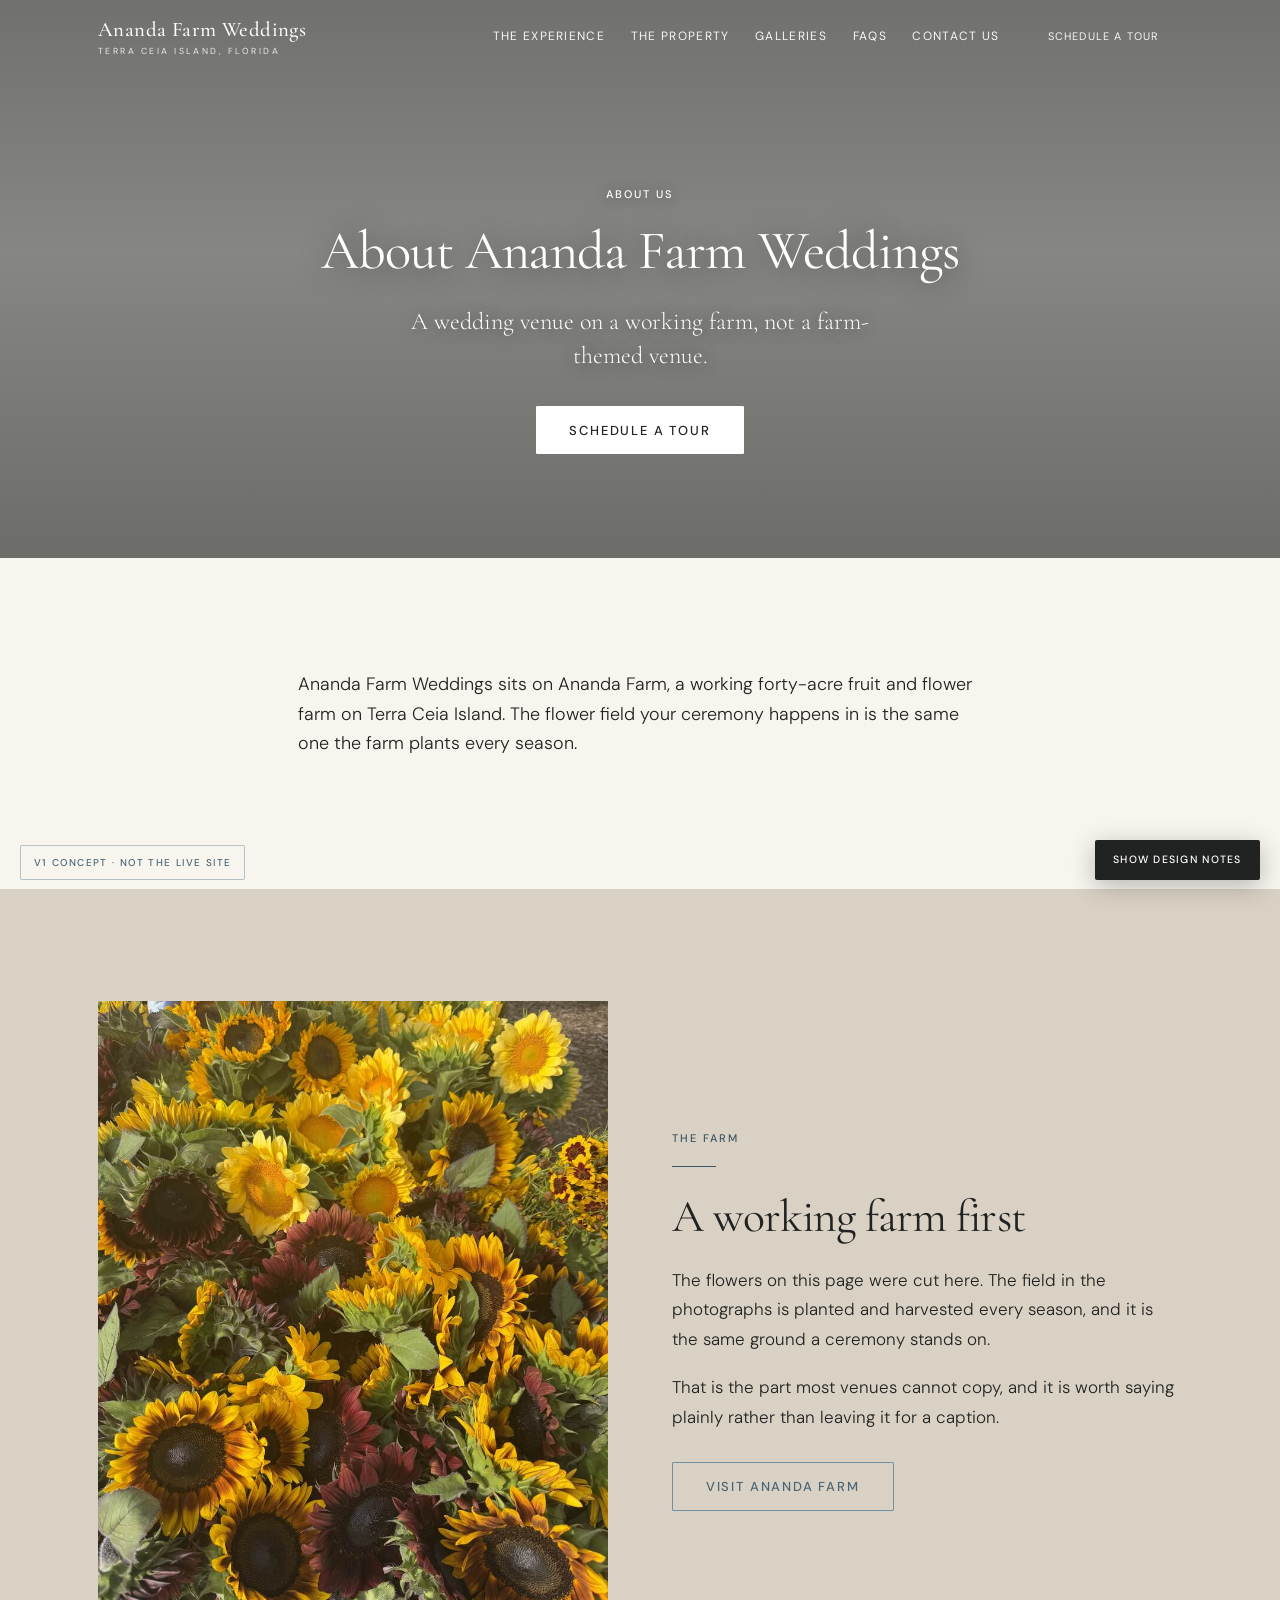
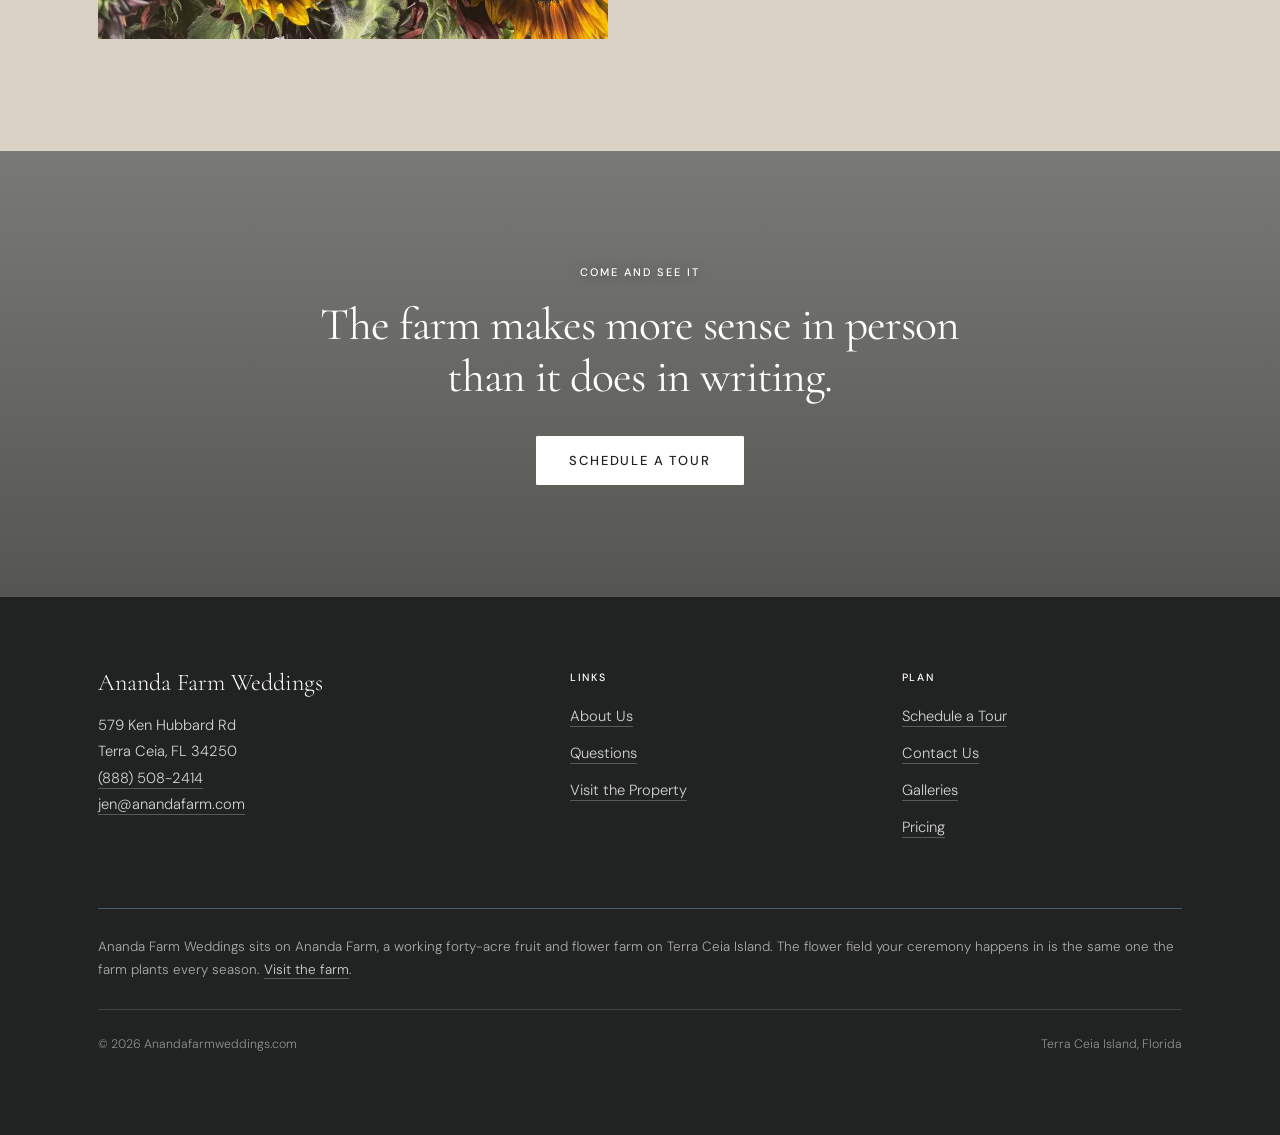
==== about.html @ 3f6ad3a6 "Add files via upload" ====
<!DOCTYPE html>
<html lang="en">
<head>
<meta charset="utf-8">
<meta name="viewport" content="width=device-width, initial-scale=1">
<title>About Ananda Farm Weddings | Ananda Farm Weddings</title>
<meta name="description" content="Ananda Farm Weddings sits on a working forty-acre fruit and flower farm on Terra Ceia Island, Florida.">

<!-- KEEP THIS TAG WHILE THIS SITS ON A PUBLIC REVIEW URL.
     Without it Google can index the concept, which would compete with the
     real site under the Ananda brand. Delete only at launch. -->
<meta name="robots" content="noindex, nofollow">

<link rel="preconnect" href="https://fonts.googleapis.com">
<link rel="preconnect" href="https://fonts.gstatic.com" crossorigin>
<link href="https://fonts.googleapis.com/css2?family=Cormorant+Garamond:ital,wght@0,300;0,400;0,500;1,300;1,400&family=DM+Sans:ital,opsz,wght@0,9..40,300;0,9..40,400;0,9..40,500;1,9..40,400&display=swap" rel="stylesheet">
<link rel="stylesheet" href="assets/style.css">
</head>
<body class="no-anno">

<!-- ============================ HEADER ============================
     Shared across all pages. Generated from build.py so the eight pages
     cannot drift apart.
     ================================================================ -->
<header class="site-header" id="siteHeader">
  <div class="header-inner">
    <a href="index.html" class="brand">Ananda Farm Weddings<small>Terra Ceia Island, Florida</small></a>
    <button class="nav-toggle" id="navToggle" aria-expanded="false" aria-controls="primaryNav" aria-label="Open menu">
      <svg width="24" height="16" viewBox="0 0 24 16" fill="none" aria-hidden="true"><path d="M0 1h24M0 8h24M0 15h24" stroke="currentColor" stroke-width="1.4"/></svg>
    </button>
    <nav class="nav" id="primaryNav" aria-label="Primary">
      <a href="experience.html">The Experience</a>
      <a href="the-property.html">The Property</a>
      <a href="galleries.html">Galleries</a>
      <a href="faqs.html">FAQs</a>
      <a href="contact.html">Contact Us</a>
      <a href="tours.html" class="btn btn--onDark">Schedule a Tour</a>
    </nav>
  </div>
</header>


<!-- ============================ PAGE HERO ============================ -->
<section class="phero">
  <div class="phero__bg phero__bg--field" role="img" aria-label="Rows of sunflowers across the field with the farmhouse and oak canopy behind them."></div>
  <div class="phero__scrim"></div>
  <div class="phero__inner">
    <span class="eyebrow eyebrow--light">About us</span>
    <h1>About Ananda Farm Weddings</h1>
    <p class="phero__sub">A wedding venue on a working farm, not a farm-themed venue.</p>
    <div class="btn-row btn-row--center">
      <a href="tours.html" class="btn btn--onPhoto">Schedule a Tour</a>
    </div>
  </div>
</section>

<section>
  <div class="wrap wrap--narrow">
    <p class="lede">Ananda Farm Weddings sits on Ananda Farm, a working forty-acre fruit and flower farm on Terra Ceia Island. The flower field your ceremony happens in is the same one the farm plants every season.</p>
    <div class="wrap"><div class="anno"><strong>This page is almost entirely placeholder, and it is the one page I cannot write for you.</strong> The live <code>/about-us/</code> page is empty, and an About page is where a family-run venue either earns trust or reads like every other listing.<br><br>What belongs here, roughly in order of value: why you started hosting weddings, who Jen and Chris are, a photograph of the two of you, what the farm was before it was a venue, and what you want a couple&rsquo;s day to feel like. Two or three honest paragraphs in your own words will beat anything I could draft.<br><br>Your brand voice guide also has a specific rule here worth knowing: content about Kristy Boss needs ownership approval before publication, and her story is not a marketing device. If the farm&rsquo;s origin belongs on this page, that approval comes first.</div></div>
  </div>
</section>

<section class="band">
  <div class="wrap">
    <div class="split">
      <div class="split__media">
        <img src="assets/img/bouquets.jpg" alt="An armful of cut sunflowers in yellow, bronze and deep burgundy after harvest." width="860" height="1075" loading="lazy">
      </div>
      <div>
        <span class="eyebrow">The farm</span>
        <hr class="rule rule--blue">
        <h2>A working farm first</h2>
        <p>The flowers on this page were cut here. The field in the photographs is planted and harvested every season, and it is the same ground a ceremony stands on.</p>
        <p>That is the part most venues cannot copy, and it is worth saying plainly rather than leaving it for a caption.</p>
        <div class="btn-row" style="margin-top:1.85rem">
          <a href="https://anandafarm.com" class="btn btn--secondary">Visit Ananda Farm</a>
        </div>
      </div>
    </div>
  </div>
</section>

<section class="tour">
  <div class="tour__bg" role="img" aria-label="Tall yellow blooms photographed from below against a blue sky with scattered cloud."></div>
  <div class="tour__scrim"></div>
  <div class="wrap wrap--narrow">
    <span class="eyebrow eyebrow--light">Come and see it</span>
    <h2>The farm makes more sense in person than it does in writing.</h2>
    <div class="btn-row btn-row--center" style="margin-top:2.1rem">
      <a href="tours.html" class="btn btn--onPhoto">Schedule a Tour</a>
    </div>
  </div>
</section>

<!-- ============================ FOOTER ============================ -->
<footer class="site-footer">
  <div class="wrap">
    <div class="footer__grid">
      <div>
        <div class="footer__brand">Ananda Farm Weddings</div>
        <p class="footer__meta">
          579 Ken Hubbard Rd<br>
          Terra Ceia, FL 34250<br>
          <a href="tel:+18885082414">(888) 508-2414</a><br>
          <a href="mailto:jen@anandafarm.com">jen@anandafarm.com</a>
        </p>
      </div>
      <div>
        <h5>Links</h5>
        <ul>
          <li><a href="about.html">About Us</a></li>
          <li><a href="faqs.html">Questions</a></li>
          <li><a href="tours.html">Visit the Property</a></li>
        </ul>
      </div>
      <div>
        <h5>Plan</h5>
        <ul>
          <li><a href="tours.html">Schedule a Tour</a></li>
          <li><a href="contact.html">Contact Us</a></li>
          <li><a href="galleries.html">Galleries</a></li>
          <li><a href="pricing.html">Pricing</a></li>
        </ul>
      </div>
    </div>

    <div class="footer__farm">
      Ananda Farm Weddings sits on Ananda Farm, a working forty-acre fruit and flower farm on Terra Ceia Island.
      The flower field your ceremony happens in is the same one the farm plants every season.
      <a href="https://anandafarm.com">Visit the farm</a>.
    </div>

    <div class="footer__bottom">
      <span>&copy; 2026 Anandafarmweddings.com</span>
      <span>Terra Ceia Island, Florida</span>
    </div>
  </div>
</footer>

<span class="concept-tag">V1 concept &middot; not the live site</span>
<button class="anno-toggle" id="annoToggle" aria-pressed="false">Show design notes</button>

<script>
(function () {
  'use strict';
  var header = document.getElementById('siteHeader');
  var hasHero = !!document.querySelector('.hero, .phero');
  function threshold() { return hasHero ? Math.max(120, window.innerHeight * 0.45) : 10; }
  var solidAfter = threshold();
  function onScroll(){ header.classList.toggle('is-solid', window.scrollY > solidAfter); }
  onScroll();
  window.addEventListener('scroll', onScroll, { passive: true });
  window.addEventListener('resize', function(){ solidAfter = threshold(); onScroll(); });

  var toggle = document.getElementById('navToggle');
  var nav = document.getElementById('primaryNav');
  toggle.addEventListener('click', function(){
    var open = nav.classList.toggle('is-open');
    toggle.setAttribute('aria-expanded', String(open));
    toggle.setAttribute('aria-label', open ? 'Close menu' : 'Open menu');
    if (open) header.classList.add('is-solid'); else onScroll();
  });
  nav.addEventListener('click', function(e){
    if (e.target.tagName === 'A' && nav.classList.contains('is-open')) {
      nav.classList.remove('is-open');
      toggle.setAttribute('aria-expanded', 'false');
      onScroll();
    }
  });

  var annoToggle = document.getElementById('annoToggle');
  annoToggle.addEventListener('click', function(){
    var hidden = document.body.classList.toggle('no-anno');
    annoToggle.textContent = hidden ? 'Show design notes' : 'Hide design notes';
    annoToggle.setAttribute('aria-pressed', String(!hidden));
  });

  var form = document.getElementById('inquiryForm');
  if (form) {
    form.addEventListener('submit', function(e){
      e.preventDefault();
      var name = document.getElementById('fname'), email = document.getElementById('femail');
      if (!name.value.trim()) { name.focus(); return; }
      if (!email.value.trim()) { email.focus(); return; }
      var box = document.getElementById('confirmBox');
      box.classList.add('is-shown');
      box.scrollIntoView({ behavior: 'smooth', block: 'center' });
    });
  }
})();
</script>
</body>
</html>
---- assets/style.css ----
/* ============================================================
   1. DESIGN TOKENS: Coastal Oak
   Developer: set these as GeneratePress global colors and
   GenerateBlocks global style variables, not per block.
   ============================================================ */
:root{
  --color-primary:#D9D1C4;        /* Whitewashed Oak:  soft section backgrounds */
  --color-secondary:#A9927D;      /* Warm Driftwood:   rules, small accents */
  --color-accent:#6F8FA3;         /* Coastal Blue:     borders, markers, large accents */
  --color-accent-deep:#4A6675;    /* deepened: REQUIRED for small blue text */
  --color-background:#F8F5EF;     /* Soft White:       page background */
  --color-text:#202321;           /* Blackened Iron:   body and headings */

  --color-surface:#FFFFFF;
  --color-border:#E5DED3;
  --color-muted-text:#6C665E;

  /* The oak bands are darker, so standard muted and accent drop below
     4.5:1. These are the compliant substitutes, applied by .band below. */
  --color-muted-on-oak:#57524A;
  --color-accent-on-oak:#3C5665;

  --color-button-bg:#202321;
  --color-button-text:#F8F5EF;
  --color-button-hover:#4A6675;

  --color-link:#4A6675;
  --color-link-hover:#A9927D;
  --color-focus:#6F8FA3;

  --font-heading:"Cormorant Garamond",Georgia,serif;
  --font-body:"DM Sans",-apple-system,BlinkMacSystemFont,"Segoe UI",sans-serif;

  --max:1180px;
  --gutter:clamp(1.25rem,5vw,3rem);
  --section-y:clamp(4rem,9vw,7rem);

  /* IMAGE ASSETS, embedded once each.
     PRODUCTION: swap every one of these for a real file. Use <img> rather
     than a CSS background for the hero so the browser can prioritise it as
     the LCP element. The role="img" plus aria-label pattern below is an
     accessible stand-in for this single-file review copy only.

     NINE IMAGES. Five are real photographs of the farm:
       inline <img>      farmhouse above the sunflower field
       --img-ceremony    field with the pavilion and sabal palms
       --img-aerial      property at sunset, lit structures, bay behind
       inline <img>      cut sunflowers, autumn tones
       --img-sunnhemp    yellow blooms against sky
     Four are not:
       --img-barn-blur   barn render, blurred, hero background
       --img-barn        barn render, sharp
       --img-pergola     pergola concept render
       --img-couple      AI couple, gallery tile only

     The two used as inline <img> are deliberately NOT also defined as
     variables here; doing both embeds the same payload twice and added
     460KB to this file before it was caught.                        */
  --img-barn-blur:url("assets/img/hero-barn-blur.jpg");
  --img-ceremony:url("assets/img/ceremony-field.jpg");
  --img-barn:url("assets/img/reception-barn.jpg");
  --img-aerial:url("assets/img/aerial-dusk.jpg");
  --img-pergola:url("assets/img/pergola-render.jpg");
  --img-couple:url("assets/img/styled-couple.jpg");
  --img-sunnhemp:url("assets/img/sunnhemp.jpg");
  --img-field-house:url("assets/img/field-house.jpg");
  --img-bouquets:url("assets/img/bouquets.jpg");

  /* ACCESSIBILITY NOTE FOR DEVELOPER:
     Coastal Blue #6F8FA3 on Soft White = 3.15:1. That passes AA for large
     text and UI borders but FAILS for body-size text, which needs 4.5:1.
     Use --color-accent-deep #4A6675 (5.6:1) for links, eyebrows, captions
     and any small blue text. Do not collapse them into one blue. */
}

/* ============================================================
   2. RESET AND BASE
   ============================================================ */
*,*::before,*::after{box-sizing:border-box}
html{-webkit-text-size-adjust:100%;scroll-behavior:smooth}
body{
  margin:0;background:var(--color-background);color:var(--color-text);
  font-family:var(--font-body);font-size:clamp(1rem,.4vw + .95rem,1.0625rem);
  font-weight:300;line-height:1.75;-webkit-font-smoothing:antialiased;
}
img{max-width:100%;height:auto;display:block}
h1,h2,h3,h4{font-family:var(--font-heading);font-weight:400;letter-spacing:-.02em;line-height:1.13;margin:0 0 .5em}
h1{font-size:clamp(2.35rem,5.8vw,4.15rem)}
h2{font-size:clamp(1.85rem,4vw,2.85rem)}
h3{font-size:clamp(1.3rem,2.1vw,1.65rem)}
h4{font-size:1.0625rem;font-family:var(--font-body);font-weight:500;letter-spacing:.01em;line-height:1.4}
p{margin:0 0 1.15rem}
p:last-child{margin-bottom:0}
a{color:var(--color-link);text-decoration:none;border-bottom:1px solid rgba(74,102,117,.35);transition:color .2s,border-color .2s}
a:hover{color:var(--color-link-hover);border-color:var(--color-link-hover)}
:focus-visible{outline:2px solid var(--color-focus);outline-offset:3px;border-radius:2px}

.wrap{max-width:var(--max);margin-inline:auto;padding-inline:var(--gutter)}
.wrap--narrow{max-width:780px}
section{padding-block:var(--section-y)}
.center{text-align:center}
.lede{font-size:clamp(1.075rem,1.4vw,1.28rem);line-height:1.65}
.muted{color:var(--color-muted-text)}

.eyebrow{
  font-family:var(--font-body);font-size:.6875rem;font-weight:500;
  letter-spacing:.18em;text-transform:uppercase;
  color:var(--color-accent-deep);margin:0 0 1.1rem;display:block;
}
/* Over a photograph, pure white. The pale blue only reached 4.00:1 on the
   hero backdrop, under the 4.5:1 minimum for text this small. */
.eyebrow--light{color:#FFFFFF;text-shadow:0 1px 14px rgba(18,20,18,.45)}

/* Copper hairline, with a blue variant so the accent recurs without
   turning up everywhere. */
.rule{width:44px;height:1px;background:var(--color-secondary);border:0;margin:0 0 1.55rem}
.rule--center{margin-inline:auto}
.rule--blue{background:var(--color-accent)}
.band .rule--blue{background:var(--color-accent-on-oak)}

/* ============================================================
   BLUE ACCENTS, audited in one place.
     links + hover, eyebrows, secondary buttons, button hover, focus rings,
     nav underline, step and prop numerals, alternating rules, selection
     highlight, list markers, form top edge, footer hairline, founding glow.
   Raw Coastal Blue is only 2.28:1 on the oak bands, so anything blue that
   sits on oak uses --color-accent-on-oak instead.
   ============================================================ */
::selection{background:rgba(111,143,163,.24);color:var(--color-text)}

/* ============================================================
   3. BUTTONS
   ============================================================ */
.btn{
  display:inline-flex;align-items:center;justify-content:center;
  font-family:var(--font-body);font-size:.8125rem;font-weight:500;
  letter-spacing:.14em;text-transform:uppercase;
  padding:1.05rem 2.05rem;border:1px solid transparent;border-radius:1px;
  cursor:pointer;transition:background-color .25s,color .25s,border-color .25s;
  text-decoration:none;line-height:1;
}
.btn--primary{background:var(--color-button-bg);color:var(--color-button-text);border-color:var(--color-button-bg)}
.btn--primary:hover{background:var(--color-button-hover);border-color:var(--color-button-hover);color:#fff}
.btn--secondary{background:transparent;color:var(--color-accent-deep);border-color:var(--color-accent)}
.btn--secondary:hover{background:var(--color-accent-deep);border-color:var(--color-accent-deep);color:#fff}
.btn--onDark{background:transparent;color:#fff;border-color:rgba(255,255,255,.75)}
.btn--onDark:hover{background:#fff;color:var(--color-text);border-color:#fff}
.btn--onPhoto{background:#fff;color:var(--color-text);border-color:#fff}
.btn--onPhoto:hover{background:var(--color-accent-deep);border-color:var(--color-accent-deep);color:#fff}
.btn-row{display:flex;flex-wrap:wrap;gap:.9rem}
.btn-row--center{justify-content:center}

/* ============================================================
   4. HEADER. Nav mirrors the live site exactly.
   ============================================================ */
.site-header{position:fixed;inset:0 0 auto 0;z-index:50;transition:background-color .3s,border-color .3s;border-bottom:1px solid transparent}
.site-header.is-solid{background:rgba(248,245,239,.97);backdrop-filter:blur(8px);border-bottom-color:rgba(111,143,163,.45)}
.header-inner{max-width:var(--max);margin-inline:auto;padding:1.1rem var(--gutter);display:flex;align-items:center;justify-content:space-between;gap:1.5rem}
.brand{font-family:var(--font-heading);font-size:1.3rem;font-weight:500;letter-spacing:.02em;color:#fff;border:0;line-height:1.15;white-space:nowrap}
.brand small{display:block;font-family:var(--font-body);font-size:.55rem;font-weight:400;letter-spacing:.28em;text-transform:uppercase;opacity:.85;margin-top:.28rem}
.is-solid .brand{color:var(--color-text)}
/* PLACEHOLDER: swap this text lockup for the logo SVG when one exists. */

.nav{display:flex;align-items:center;gap:1.6rem}
.nav a{font-size:.75rem;font-weight:400;letter-spacing:.11em;text-transform:uppercase;color:rgba(255,255,255,.94);border:0;padding-block:.3rem;position:relative}
.nav a::after{content:"";position:absolute;left:0;right:0;bottom:0;height:1px;background:var(--color-accent);transform:scaleX(0);transform-origin:left;transition:transform .25s}
.nav a:hover::after{transform:scaleX(1)}
.is-solid .nav a{color:var(--color-text)}
.nav .btn{padding:.8rem 1.4rem;font-size:.68rem}
.is-solid .nav .btn--onDark{color:var(--color-text);border-color:var(--color-text)}
.is-solid .nav .btn--onDark:hover{background:var(--color-text);color:#fff}

.nav-toggle{display:none;background:none;border:0;cursor:pointer;padding:.5rem;color:#fff}
.is-solid .nav-toggle{color:var(--color-text)}
@media (max-width:1040px){
  .nav-toggle{display:block}
  .nav{position:fixed;inset:0 0 auto 0;padding:5.5rem var(--gutter) 2.5rem;background:var(--color-background);flex-direction:column;align-items:flex-start;gap:.3rem;transform:translateY(-100%);transition:transform .35s ease;box-shadow:0 20px 50px rgba(32,35,33,.13)}
  .nav.is-open{transform:translateY(0)}
  .nav a{color:var(--color-text);font-size:1rem;letter-spacing:.06em;padding-block:.75rem;width:100%;border-bottom:1px solid var(--color-border)}
  .nav .btn{margin-top:1.2rem;width:100%;color:var(--color-text);border-color:var(--color-text)}
}

/* ============================================================
   5. HERO. Live skeleton order: H1, subhead, paragraph, CTAs.
   One centred stack so there is no dead space at the fold.
   ============================================================ */
.hero{
  position:relative;min-height:min(94vh,900px);
  display:flex;flex-direction:column;justify-content:center;align-items:center;
  padding:clamp(6.5rem,13vh,8.5rem) 0 clamp(3rem,6vh,4.5rem);
  overflow:hidden;isolation:isolate;text-align:center;
}
.hero__bg{position:absolute;inset:0;z-index:-2;background-image:var(--img-barn-blur);background-size:cover;background-position:center 52%;background-repeat:no-repeat;transform:scale(1.04)}
/* Top-and-bottom weighted, kept light through the middle so the room still
   reads. Every text zone was measured against the actual pixels beneath. */
.hero__scrim{
  position:absolute;inset:0;z-index:-1;
  background:linear-gradient(to bottom,
    rgba(22,24,22,.58) 0%, rgba(22,24,22,.48) 30%,
    rgba(22,24,22,.46) 70%, rgba(22,24,22,.64) 100%);
}
.hero__inner{padding-inline:var(--gutter);max-width:900px}
.hero h1{color:#fff;text-shadow:0 2px 30px rgba(18,20,18,.5);margin-bottom:.42em}
.hero__sub{
  font-family:var(--font-heading);font-size:clamp(1.2rem,2.4vw,1.75rem);
  font-weight:300;line-height:1.4;color:#fff;
  max-width:40ch;margin:0 auto 1.35rem;  /* 26ch broke this into three ragged lines */
  text-shadow:0 1px 18px rgba(18,20,18,.55);
}
.hero__body{
  color:rgba(255,255,255,.94);font-size:clamp(1rem,1.2vw,1.08rem);
  line-height:1.7;max-width:56ch;margin:0 auto;
  text-shadow:0 1px 16px rgba(18,20,18,.55);
}
.hero__actions{display:flex;flex-wrap:wrap;gap:.9rem;justify-content:center;margin-top:clamp(2rem,4vh,2.75rem)}

/* ============================================================
   6. FOUR PROPS. Live copy: Private Setting, Flexible Experience,
   Natural Backdrop, Close to Tampa.
   ============================================================ */
.props{background:var(--color-background)}
.props__grid{display:grid;grid-template-columns:repeat(4,1fr);gap:clamp(1.75rem,3vw,2.6rem)}
.prop{border-top:1px solid var(--color-border);padding-top:1.55rem;position:relative}
/* short blue segment overlapping the hairline: the accent as a detail on the
   rule rather than a coloured block */
.prop::before{content:"";position:absolute;top:-1px;left:0;width:26px;height:1px;background:var(--color-accent)}
.prop__num{font-family:var(--font-heading);font-size:.9rem;font-style:italic;color:var(--color-accent-deep);display:block;margin-bottom:.65rem}
.prop h4{margin-bottom:.5rem}
.prop p{font-size:.94rem;line-height:1.65;color:var(--color-muted-text)}
@media (max-width:900px){.props__grid{grid-template-columns:repeat(2,1fr)}}
@media (max-width:540px){.props__grid{grid-template-columns:1fr}}

/* ============================================================
   7. BANDS
   ============================================================ */
.band{background:var(--color-primary)}
.band--surface{background:var(--color-surface)}
/* WCAG AA correction for the oak bands: muted grey lands at 3.75:1 and the
   accent blue at 4.02:1, both under 4.5:1. Do not delete when porting. */
.band .muted,.band .lede.muted{color:var(--color-muted-on-oak)}
.band .eyebrow{color:var(--color-accent-on-oak)}
.band--surface .muted{color:var(--color-muted-text)}
.band--surface .eyebrow{color:var(--color-accent-deep)}

/* ============================================================
   8. SPLIT
   ============================================================ */
.split{display:grid;grid-template-columns:1fr 1fr;align-items:center;gap:clamp(2.25rem,5vw,4.25rem)}
.split--flip .split__media{order:2}
.split__media img{width:100%;aspect-ratio:4/5;object-fit:cover}
@media (max-width:860px){
  .split{grid-template-columns:1fr}
  .split--flip .split__media{order:0}
}

/* ============================================================
   9. THREE-UP IMAGE CARDS
   Live skeleton: Ceremony Area, Reception Area, Reception under lights.
   ============================================================ */
.trio{display:grid;grid-template-columns:repeat(3,1fr);gap:clamp(1.25rem,2.5vw,2rem);margin-top:clamp(2.5rem,5vw,3.5rem)}
.trio figure{margin:0}
/* Longhands, not the `background` shorthand.
   The shorthand resets background-image to none, and because `.trio .shot`
   is more specific than a single `.shot--ceremony` class it beat every
   modifier. The result was three empty boxes. Longhands keep the modifiers
   free to set only the image. Same trap applies to .gtiles .tile below. */
.trio .shot{
  display:block;aspect-ratio:3/2;
  background-color:var(--color-primary);
  background-position:center;
  background-size:cover;
  background-repeat:no-repeat;
  border:1px solid rgba(111,143,163,.3);
}
.trio .shot--ceremony{background-image:var(--img-ceremony)}
.trio .shot--reception{background-image:var(--img-barn)}
.trio .shot--aerial{background-image:var(--img-aerial)}
.trio figcaption{
  font-size:.7rem;letter-spacing:.11em;text-transform:uppercase;
  color:var(--color-accent-deep);margin-top:.75rem;line-height:1.5;
}
.band .trio figcaption{color:var(--color-accent-on-oak)}
@media (max-width:800px){.trio{grid-template-columns:1fr;max-width:520px;margin-inline:auto}}

/* ============================================================
   10. THREE STEPS
   ============================================================ */
.steps{display:grid;grid-template-columns:repeat(3,1fr);gap:clamp(1.75rem,3.5vw,3rem);margin-top:clamp(2.25rem,4vw,3rem)}
.step{position:relative;padding-top:2.85rem}
.step__n{position:absolute;top:0;left:0;font-family:var(--font-heading);font-size:2.4rem;line-height:1;color:var(--color-accent)}
.band .step__n{color:var(--color-accent-on-oak)}
.step h4{margin-bottom:.45rem}
.step p{font-size:.94rem;line-height:1.65;color:var(--color-muted-text)}
.band .step p{color:var(--color-muted-on-oak)}
@media (max-width:760px){.steps{grid-template-columns:1fr;gap:2rem}}

/* ============================================================
   11. GALLERY TILES
   Live skeleton: styled shoots, renderings, future real weddings.
   ============================================================ */
.gtiles{display:grid;grid-template-columns:repeat(3,1fr);gap:clamp(1rem,2vw,1.5rem);margin-top:clamp(2.25rem,4vw,3rem)}
.gtiles figure{margin:0}
.gtiles .tile{
  display:block;aspect-ratio:4/5;
  background-color:var(--color-surface);
  background-position:center;
  background-size:cover;
  background-repeat:no-repeat;
  border:1px solid rgba(111,143,163,.3);
  transition:transform .4s cubic-bezier(.2,.7,.3,1),box-shadow .4s;
}
.gtiles figure:hover .tile{transform:translateY(-4px);box-shadow:0 14px 34px rgba(32,35,33,.15)}
.gtiles .tile--couple{background-image:var(--img-couple)}
.gtiles .tile--pergola{background-image:var(--img-pergola)}
/* honest empty state: there are no real weddings to show yet */
.gtiles .tile--soon{
  display:flex;align-items:center;justify-content:center;text-align:center;
  padding:1.5rem;border:1px dashed var(--color-border);
}
.tile--soon span{font-size:.7rem;letter-spacing:.12em;text-transform:uppercase;color:#6E675E;line-height:1.7}
.gtiles figcaption{font-size:.7rem;letter-spacing:.11em;text-transform:uppercase;color:var(--color-accent-deep);margin-top:.7rem}
.band .gtiles figcaption{color:var(--color-accent-on-oak)}
@media (max-width:700px){.gtiles{grid-template-columns:1fr 1fr}.gtiles figure:last-child{grid-column:1/-1;max-width:50%}}

/* ============================================================
   12. PRICING
   ============================================================ */
.pricing__card{
  background:var(--color-surface);border:1px solid var(--color-border);
  padding:clamp(2rem,4.5vw,3.25rem);
  display:grid;grid-template-columns:1fr 1fr;gap:clamp(2rem,4vw,3.25rem);align-items:start;
}
.price{font-family:var(--font-heading);font-size:clamp(1.8rem,3vw,2.4rem);line-height:1.1;margin:0 0 .3rem}
.price .blank{
  display:inline-block;min-width:5.5ch;border-bottom:2px solid var(--color-accent);
  vertical-align:baseline;
}
.incl{list-style:none;margin:0;padding:0}
.incl li{padding:.7rem 0 .7rem 1.55rem;position:relative;font-size:.94rem;line-height:1.6;border-bottom:1px solid var(--color-border)}
.incl li:last-child{border-bottom:0}
.incl li::before{content:"";position:absolute;left:0;top:1.25rem;width:8px;height:1px;background:var(--color-accent)}
.tbd{
  display:inline-block;font-size:.62rem;letter-spacing:.14em;text-transform:uppercase;
  background:rgba(111,143,163,.14);border:1px solid rgba(111,143,163,.5);
  color:var(--color-accent-deep);padding:.2rem .5rem;border-radius:1px;
  margin-left:.45rem;vertical-align:middle;
}
@media (max-width:820px){.pricing__card{grid-template-columns:1fr}}

/* ============================================================
   13. TOUR BANNER
   ============================================================ */
.tour{position:relative;isolation:isolate;color:#fff;text-align:center;overflow:hidden}
.tour__bg{position:absolute;inset:0;z-index:-2;background-image:var(--img-sunnhemp);background-size:cover;background-position:center 58%;background-repeat:no-repeat}
.tour__scrim{position:absolute;inset:0;z-index:-1;background:linear-gradient(to bottom,rgba(22,24,22,.56),rgba(22,24,22,.72))}
.tour h2{color:#fff}
.tour p{color:rgba(255,255,255,.93)}

/* ============================================================
   14. PROOF: Featured In and Testimonials.
   Both are in the live skeleton, so both are here as designed empty
   states. Neither should ship until there is real content, because an
   empty press row reads worse than no press row.
   ============================================================ */
.proof{display:grid;grid-template-columns:1fr 1fr;gap:clamp(2.5rem,5vw,4rem);align-items:start}
.logo-row{display:grid;grid-template-columns:repeat(2,1fr);gap:.9rem;margin-top:1.5rem}
.logo-box{
  border:1px dashed var(--color-border);background:var(--color-surface);
  aspect-ratio:5/2;display:flex;align-items:center;justify-content:center;
  font-size:.62rem;letter-spacing:.12em;text-transform:uppercase;color:#7C7365;text-align:center;padding:.7rem;
}
.quote{
  background:var(--color-surface);border:1px solid var(--color-border);
  border-left:2px solid var(--color-accent);
  padding:clamp(1.5rem,3vw,2rem);margin-top:1.5rem;
}
.quote p{font-family:var(--font-heading);font-size:clamp(1.1rem,1.8vw,1.35rem);font-style:italic;line-height:1.5;color:var(--color-muted-text);margin:0 0 1rem}
.quote cite{font-family:var(--font-body);font-style:normal;font-size:.72rem;letter-spacing:.13em;text-transform:uppercase;color:var(--color-accent-deep)}
@media (max-width:780px){.proof{grid-template-columns:1fr}}

/* ============================================================
   15. FOOTER. Live skeleton: Links, Contact Us, address, phone.
   ============================================================ */
.site-footer{background:var(--color-text);color:rgba(255,255,255,.8);padding-block:clamp(3rem,6vw,4.5rem) 0}
.site-footer a{color:rgba(255,255,255,.8);border-bottom-color:rgba(255,255,255,.25)}
.site-footer a:hover{color:#fff;border-bottom-color:#fff}
.footer__grid{display:grid;grid-template-columns:1.5fr 1fr 1fr;gap:clamp(2rem,4vw,3.5rem)}
.footer__brand{font-family:var(--font-heading);font-size:1.5rem;color:#fff;margin-bottom:.9rem;line-height:1.2}
.footer__grid h5{font-family:var(--font-body);font-size:.66rem;font-weight:500;letter-spacing:.16em;text-transform:uppercase;color:#fff;margin:0 0 1.05rem}
.footer__grid ul{list-style:none;margin:0;padding:0}
.footer__grid li{margin-bottom:.7rem;font-size:.92rem}
.footer__meta{font-size:.92rem;line-height:1.8}
.footer__farm{margin-top:clamp(2.5rem,5vw,3.5rem);padding-block:1.7rem;border-top:1px solid rgba(111,143,163,.55);font-size:.84rem;line-height:1.7;color:rgba(255,255,255,.62)}
.footer__bottom{border-top:1px solid rgba(255,255,255,.14);padding:1.5rem 0 5rem;display:flex;flex-wrap:wrap;gap:1rem;justify-content:space-between;font-size:.77rem;color:rgba(255,255,255,.5)}
@media (max-width:820px){.footer__grid{grid-template-columns:1fr 1fr}}
@media (max-width:520px){.footer__grid{grid-template-columns:1fr}}

/* ============================================================
   16. DESIGN NOTES, hidden by default.
   Delete the .anno rules, all .anno elements, .anno-toggle and
   .concept-tag before this goes live.
   ============================================================ */
.anno{
  font-family:var(--font-body);font-size:.78rem;line-height:1.6;
  background:#FFF8DC;border-left:3px solid #C9A227;color:#5C4A10;
  padding:.85rem 1.1rem;margin:1.5rem 0 0;border-radius:1px;
}
.anno strong{color:#4A3A08}
body.no-anno .anno{display:none}
.concept-tag{
  position:fixed;bottom:1.25rem;left:1.25rem;z-index:80;
  font-family:var(--font-body);font-size:.62rem;font-weight:500;
  letter-spacing:.14em;text-transform:uppercase;
  background:rgba(248,245,239,.94);color:var(--color-accent-deep);
  border:1px solid rgba(111,143,163,.5);padding:.5rem .8rem;border-radius:2px;
  backdrop-filter:blur(6px);pointer-events:none;
}
@media (max-width:560px){.concept-tag{display:none}}
.anno-toggle{
  position:fixed;bottom:1.25rem;right:1.25rem;z-index:80;
  background:var(--color-text);color:#fff;border:0;cursor:pointer;
  font-family:var(--font-body);font-size:.66rem;font-weight:500;
  letter-spacing:.12em;text-transform:uppercase;padding:.85rem 1.15rem;
  border-radius:2px;box-shadow:0 6px 24px rgba(32,35,33,.3);
}

/* ============================================================
   17. PRINT / SAVE AS PDF
   ============================================================ */
@media print{
  *{-webkit-print-color-adjust:exact !important;print-color-adjust:exact !important}
  @page{margin:12mm}
  html,body{background:#fff}
  body{font-size:10.5pt;line-height:1.55}
  .anno,.anno-toggle,.concept-tag,.site-header,.nav-toggle{display:none !important}
  .hero{min-height:0 !important;height:165mm;padding-top:24mm !important;page-break-after:always}
  .hero h1{font-size:28pt}
  section,.prop,.step,.pricing__card,.split,.trio figure,.gtiles figure{page-break-inside:avoid;break-inside:avoid}
  h1,h2,h3,h4{page-break-after:avoid;break-after:avoid}
  section{padding-block:10mm !important}
  .btn{border:1px solid #999 !important;background:none !important;color:#202321 !important;padding:.5rem 1rem}
  .btn--primary{background:#202321 !important;color:#fff !important}
  .props__grid{grid-template-columns:repeat(2,1fr) !important}
  a{color:#202321 !important;border-bottom:0 !important}
  .footer__meta a::after{content:" (" attr(href) ")";font-size:8pt;color:#666}
}

@media (prefers-reduced-motion:reduce){
  *{animation-duration:.001ms!important;transition-duration:.001ms!important;scroll-behavior:auto!important}
}

/* ============================================================
   18. INTERIOR PAGE COMPONENTS
   Added when the site grew from one page to eight. Everything above
   this line is shared with the homepage.
   ============================================================ */

/* Page hero: shorter than the homepage hero, same treatment. */
.phero{
  position:relative;isolation:isolate;overflow:hidden;text-align:center;
  min-height:min(62vh,560px);
  display:flex;flex-direction:column;justify-content:center;align-items:center;
  padding:clamp(7rem,14vh,9rem) 0 clamp(2.75rem,5vh,3.75rem);
}
.phero__bg{position:absolute;inset:0;z-index:-2;background-position:center;background-size:cover;background-repeat:no-repeat;transform:scale(1.03)}
.phero__bg--ceremony{background-image:var(--img-ceremony)}
.phero__bg--aerial{background-image:var(--img-aerial)}
.phero__bg--field{background-image:var(--img-field-house)}
.phero__bg--bouquets{background-image:var(--img-bouquets)}
.phero__bg--sunnhemp{background-image:var(--img-sunnhemp)}
.phero__bg--barn{background-image:var(--img-barn)}
.phero__scrim{
  position:absolute;inset:0;z-index:-1;
  background:linear-gradient(to bottom,rgba(22,24,22,.60) 0%,rgba(22,24,22,.50) 45%,rgba(22,24,22,.62) 100%);
}
.phero__inner{padding-inline:var(--gutter);max-width:860px}
.phero h1{color:#fff;font-size:clamp(2.1rem,4.6vw,3.4rem);text-shadow:0 2px 26px rgba(18,20,18,.5);margin-bottom:.4em}
.phero__sub{
  font-family:var(--font-heading);font-weight:300;
  font-size:clamp(1.1rem,2vw,1.5rem);line-height:1.45;color:#fff;
  max-width:44ch;margin:0 auto;text-shadow:0 1px 16px rgba(18,20,18,.55);
}
.phero .btn-row{margin-top:clamp(1.85rem,3.5vh,2.5rem)}

/* Stacked day-parts: ceremony, cocktail hour, reception. */
.stack{display:grid;gap:clamp(2rem,4vw,3rem);margin-top:clamp(2.5rem,5vw,3.5rem)}
.daypart{
  display:grid;grid-template-columns:minmax(0,.85fr) minmax(0,1.15fr);
  gap:clamp(1.5rem,3.5vw,3rem);align-items:center;
}
.daypart:nth-child(even) .daypart__media{order:2}
.daypart__media{
  aspect-ratio:4/3;background-position:center;background-size:cover;
  background-repeat:no-repeat;background-color:var(--color-primary);
  border:1px solid rgba(111,143,163,.3);
}
.daypart__media--ceremony{background-image:var(--img-ceremony)}
.daypart__media--aerial{background-image:var(--img-aerial)}
.daypart__media--barn{background-image:var(--img-barn)}
.daypart__media--field{background-image:var(--img-field-house)}
.daypart__media--bouquets{background-image:var(--img-bouquets)}
.daypart__step{font-family:var(--font-heading);font-style:italic;font-size:.95rem;color:var(--color-accent-deep);display:block;margin-bottom:.45rem}
.band .daypart__step{color:var(--color-accent-on-oak)}
@media (max-width:820px){
  .daypart{grid-template-columns:1fr}
  .daypart:nth-child(even) .daypart__media{order:0}
}

/* Tick list used on The Experience and The Property. */
.ticks{list-style:none;margin:0;padding:0}
.ticks li{padding:.85rem 0 .85rem 1.85rem;position:relative;font-size:.99rem;line-height:1.6;border-bottom:1px solid rgba(32,35,33,.11)}
.ticks li:last-child{border-bottom:0}
.ticks li::before{content:"";position:absolute;left:0;top:1.5rem;width:9px;height:9px;border:1px solid var(--color-accent);border-radius:50%}
.ticks li:nth-child(even)::before{border-color:var(--color-secondary)}

/* Two-column list on wider blocks. */
.ticks--two{display:grid;grid-template-columns:1fr 1fr;gap:0 clamp(2rem,4vw,3.5rem)}
@media (max-width:760px){.ticks--two{grid-template-columns:1fr}}

/* Gallery grid on the Galleries page. */
.ggrid{display:grid;grid-template-columns:repeat(4,1fr);gap:clamp(.7rem,1.5vw,1.1rem);margin-top:clamp(2.25rem,4vw,3rem)}
.ggrid .cell{
  aspect-ratio:1/1;background-position:center;background-size:cover;
  background-repeat:no-repeat;background-color:var(--color-surface);
  border:1px solid rgba(111,143,163,.28);
}
.ggrid .cell--ceremony{background-image:var(--img-ceremony)}
.ggrid .cell--barn{background-image:var(--img-barn)}
.ggrid .cell--aerial{background-image:var(--img-aerial)}
.ggrid .cell--field{background-image:var(--img-field-house)}
.ggrid .cell--bouquets{background-image:var(--img-bouquets)}
.ggrid .cell--sunnhemp{background-image:var(--img-sunnhemp)}
.ggrid .cell--couple{background-image:var(--img-couple)}
.ggrid .cell--pergola{background-image:var(--img-pergola)}
.ggrid .cell--empty{
  border-style:dashed;display:flex;align-items:center;justify-content:center;
  text-align:center;padding:1rem;
}
.ggrid .cell--empty span{font-size:.63rem;letter-spacing:.12em;text-transform:uppercase;color:#6E675E;line-height:1.6}
@media (max-width:900px){.ggrid{grid-template-columns:repeat(3,1fr)}}
@media (max-width:600px){.ggrid{grid-template-columns:repeat(2,1fr)}}

/* Filter chips, shown as a disabled preview of a later feature. */
.filters{display:flex;flex-wrap:wrap;gap:.5rem;justify-content:center;margin-top:1.5rem}
.chip{
  font-size:.68rem;font-weight:500;letter-spacing:.12em;text-transform:uppercase;
  padding:.55rem 1rem;border:1px solid var(--color-border);border-radius:100px;
  color:var(--color-muted-text);background:var(--color-surface);
}
.chip--on{border-color:var(--color-accent);color:var(--color-accent-deep)}

/* FAQ list. Real <details> so it works without JavaScript. */
.faq{margin-top:clamp(2rem,4vw,3rem);border-top:1px solid var(--color-border)}
.faq details{border-bottom:1px solid var(--color-border)}
.faq summary{
  cursor:pointer;list-style:none;padding:1.35rem 2.5rem 1.35rem 0;position:relative;
  font-family:var(--font-heading);font-size:clamp(1.08rem,1.7vw,1.3rem);line-height:1.35;
}
.faq summary::-webkit-details-marker{display:none}
.faq summary::after{
  content:"";position:absolute;right:.35rem;top:50%;width:11px;height:11px;
  border-right:1.5px solid var(--color-accent);border-bottom:1.5px solid var(--color-accent);
  transform:translateY(-70%) rotate(45deg);transition:transform .25s;
}
.faq details[open] summary::after{transform:translateY(-30%) rotate(225deg)}
.faq summary:hover{color:var(--color-accent-deep)}
.faq .answer{padding:0 2.5rem 1.5rem 0;color:var(--color-muted-text);font-size:.99rem}
.faq .answer p:last-child{margin-bottom:0}

/* Layout diagram placeholder on The Property. */
.diagram{
  border:1px dashed var(--color-accent);background:var(--color-surface);
  aspect-ratio:16/9;display:flex;flex-direction:column;align-items:center;justify-content:center;
  text-align:center;padding:2rem;gap:.6rem;margin-top:clamp(2rem,4vw,2.75rem);
}
.diagram strong{font-family:var(--font-heading);font-size:clamp(1.2rem,2vw,1.6rem);font-weight:500;color:var(--color-text)}
.diagram span{font-size:.75rem;letter-spacing:.1em;text-transform:uppercase;color:var(--color-accent-deep)}
.diagram p{max-width:46ch;font-size:.92rem;color:var(--color-muted-text);margin:0}

/* Confirmation panel shown under the inquiry form. */
.confirm{
  display:none;margin-top:1.5rem;padding:1.4rem 1.5rem;
  background:rgba(111,143,163,.1);border-left:2px solid var(--color-accent);
}
.confirm.is-shown{display:block}
.confirm h4{margin-bottom:.5rem}
.confirm p{font-size:.94rem;color:var(--color-muted-text);margin-bottom:.9rem}

/* Scheduler placeholder on the Tours page. */
.embed-slot{
  border:1px dashed var(--color-accent);background:var(--color-surface);
  min-height:clamp(320px,42vw,460px);
  display:flex;flex-direction:column;align-items:center;justify-content:center;
  text-align:center;padding:2rem;gap:.7rem;
}
.embed-slot strong{font-family:var(--font-heading);font-size:clamp(1.2rem,2vw,1.6rem);font-weight:500}
.embed-slot span{font-size:.72rem;letter-spacing:.11em;text-transform:uppercase;color:var(--color-accent-deep)}
.embed-slot p{max-width:48ch;font-size:.92rem;color:var(--color-muted-text);margin:0}

/* Current page marker in the nav. */
.nav a[aria-current="page"]::after{transform:scaleX(1)}
.is-solid .nav a[aria-current="page"]{color:var(--color-accent-deep)}

/* Small print row under a section heading. */
.kicker-row{display:flex;flex-wrap:wrap;gap:.6rem 1.6rem;margin-top:1.25rem}
.kicker-row span{font-size:.72rem;letter-spacing:.11em;text-transform:uppercase;color:var(--color-accent-deep)}
.band .kicker-row span{color:var(--color-accent-on-oak)}
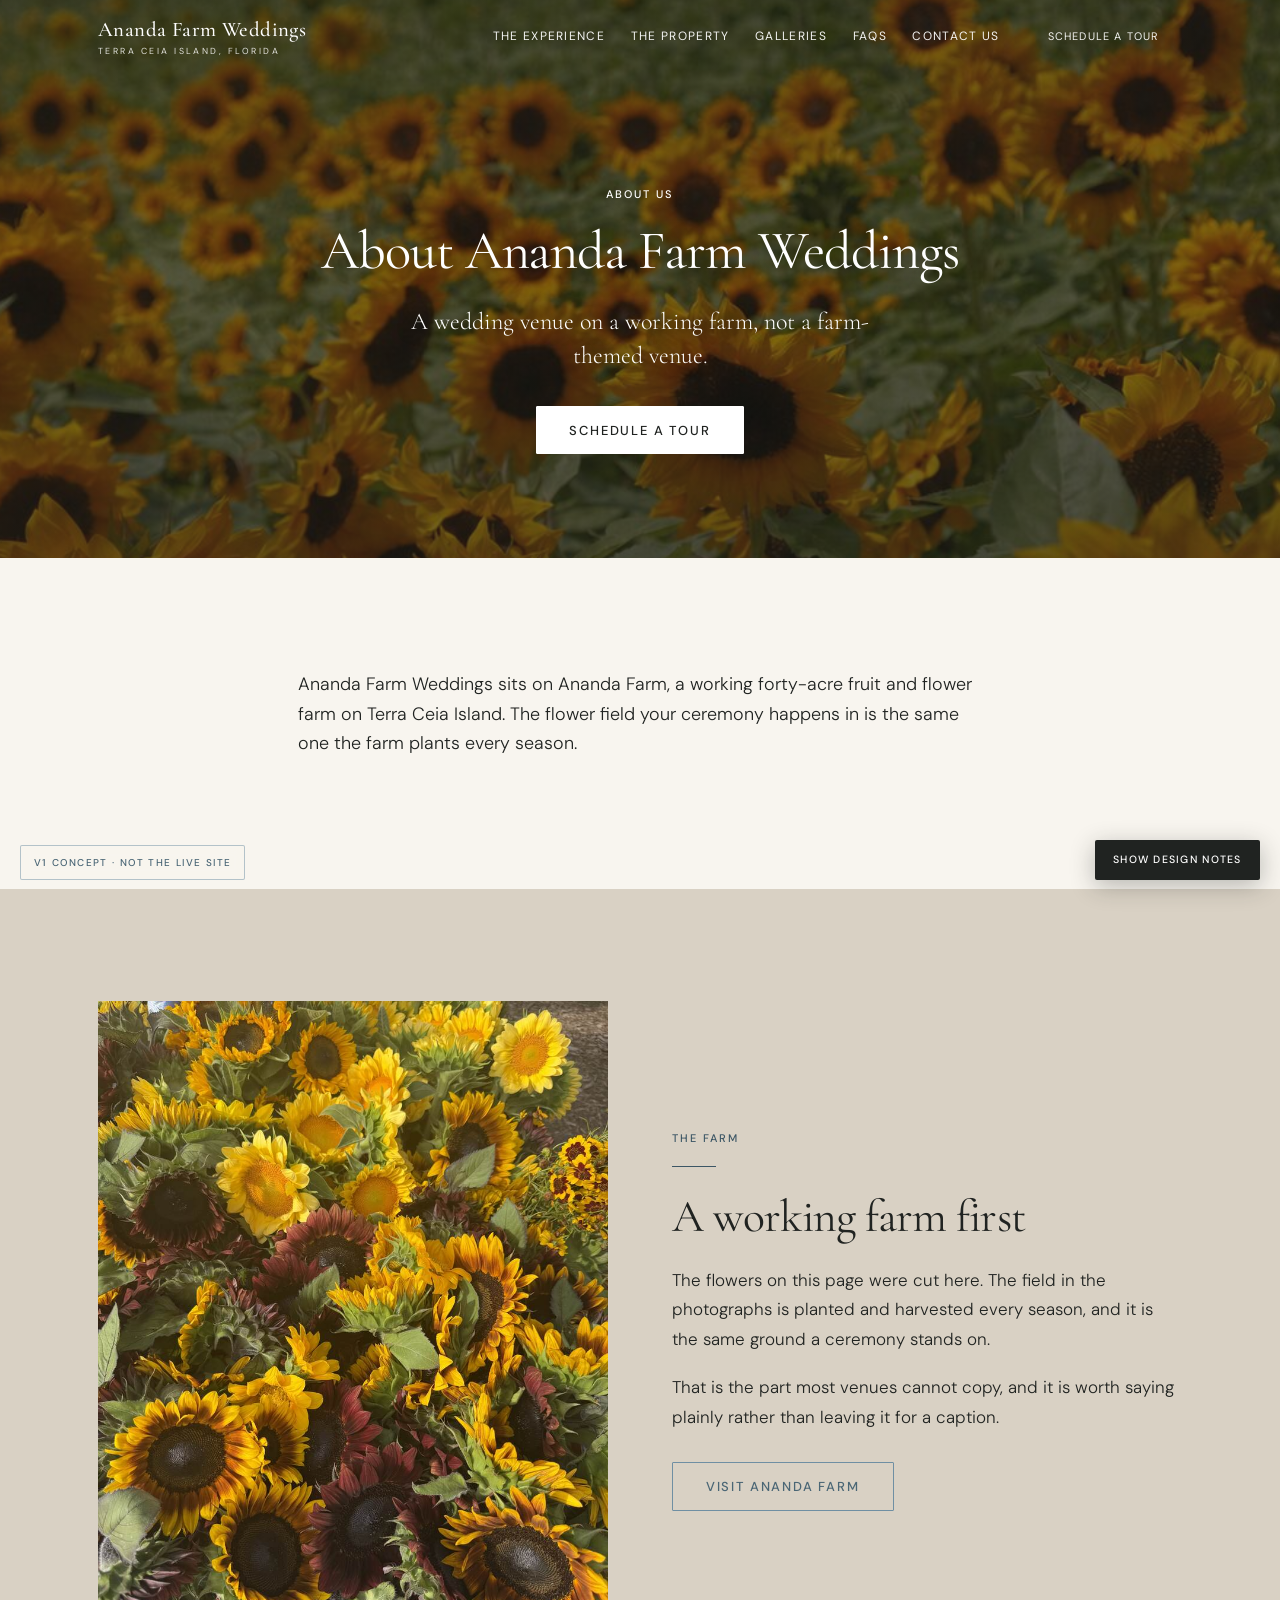
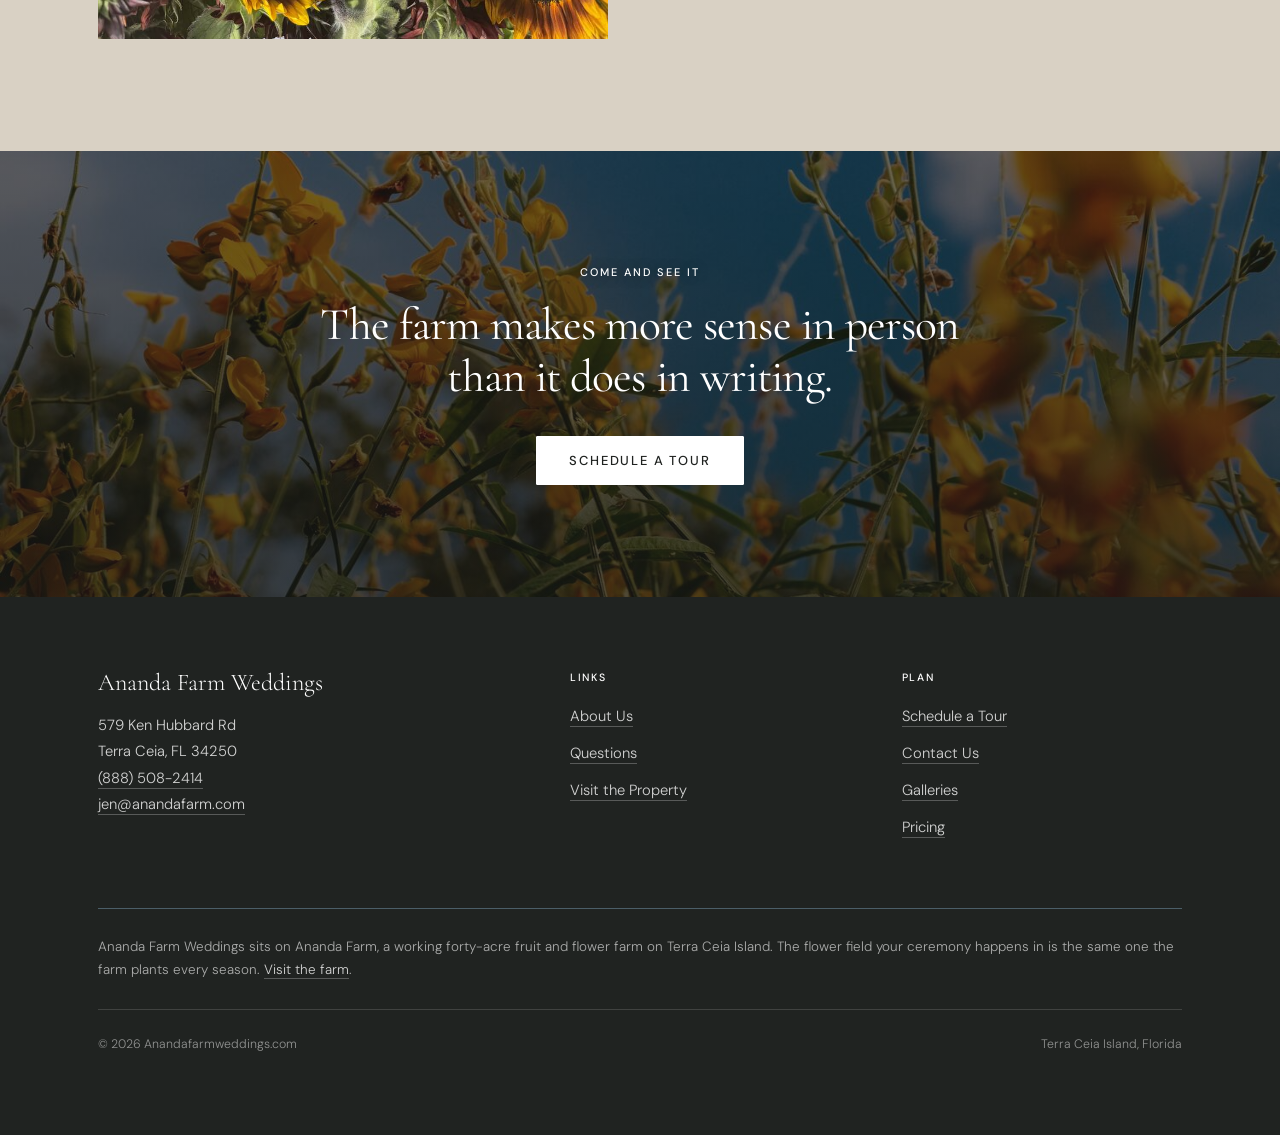
==== commit 69fc1e13: "Add files via upload" ====
--- a/about.html
+++ b/about.html
@@ -42,7 +42,7 @@
 
 <!-- ============================ PAGE HERO ============================ -->
 <section class="phero">
-  <div class="phero__bg phero__bg--field" role="img" aria-label="Rows of sunflowers across the field with the farmhouse and oak canopy behind them."></div>
+  <div class="phero__bg phero__bg--field" role="img" aria-label="Rows of sunflowers in bloom across the field, with the white farmhouse and oak canopy behind them under a deep blue sky."></div>
   <div class="phero__scrim"></div>
   <div class="phero__inner">
     <span class="eyebrow eyebrow--light">About us</span>
--- a/assets/style.css
+++ b/assets/style.css
@@ -41,13 +41,15 @@
      the LCP element. The role="img" plus aria-label pattern below is an
      accessible stand-in for this single-file review copy only.
 
-     NINE IMAGES. Five are real photographs of the farm:
-       inline <img>      farmhouse above the sunflower field
+     NINE IMAGES. Four are real photographs of the farm:
        --img-ceremony    field with the pavilion and sabal palms
        --img-aerial      property at sunset, lit structures, bay behind
        inline <img>      cut sunflowers, autumn tones
        --img-sunnhemp    yellow blooms against sky
-     Four are not:
+     Five are not:
+       inline <img>      sunflower field with the white farmhouse. Forward-looking
+                         render: the house is being painted white. It replaced a
+                         real photograph of the same view in the current colour.
        --img-barn-blur   barn render, blurred, hero background
        --img-barn        barn render, sharp
        --img-pergola     pergola concept render
@@ -56,15 +58,15 @@
      The two used as inline <img> are deliberately NOT also defined as
      variables here; doing both embeds the same payload twice and added
      460KB to this file before it was caught.                        */
-  --img-barn-blur:url("assets/img/hero-barn-blur.jpg");
-  --img-ceremony:url("assets/img/ceremony-field.jpg");
-  --img-barn:url("assets/img/reception-barn.jpg");
-  --img-aerial:url("assets/img/aerial-dusk.jpg");
-  --img-pergola:url("assets/img/pergola-render.jpg");
-  --img-couple:url("assets/img/styled-couple.jpg");
-  --img-sunnhemp:url("assets/img/sunnhemp.jpg");
-  --img-field-house:url("assets/img/field-house.jpg");
-  --img-bouquets:url("assets/img/bouquets.jpg");
+  --img-barn-blur:url("img/hero-barn-blur.jpg");
+  --img-ceremony:url("img/ceremony-field.jpg");
+  --img-barn:url("img/reception-barn.jpg");
+  --img-aerial:url("img/aerial-dusk.jpg");
+  --img-pergola:url("img/pergola-render.jpg");
+  --img-couple:url("img/styled-couple.jpg");
+  --img-sunnhemp:url("img/sunnhemp.jpg");
+  --img-field-house:url("img/field-house.jpg");
+  --img-bouquets:url("img/bouquets.jpg");
 
   /* ACCESSIBILITY NOTE FOR DEVELOPER:
      Coastal Blue #6F8FA3 on Soft White = 3.15:1. That passes AA for large
